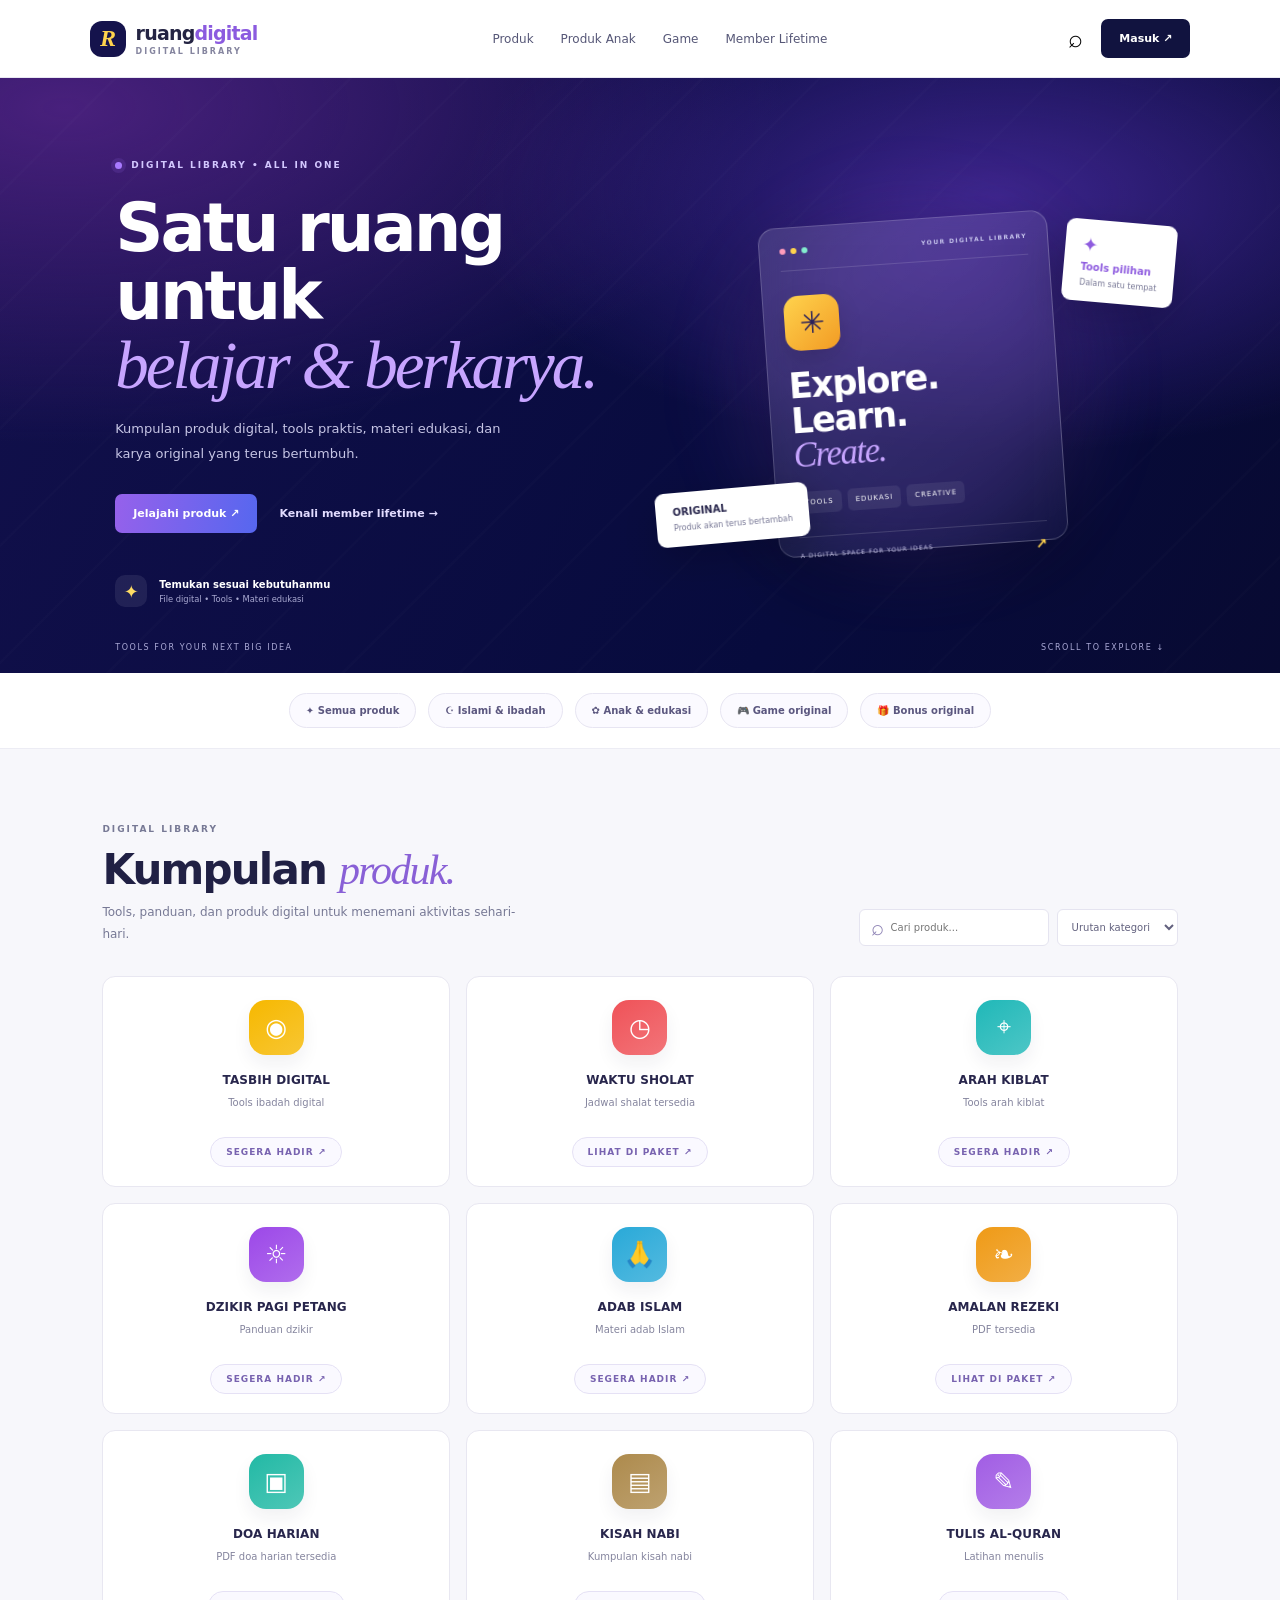
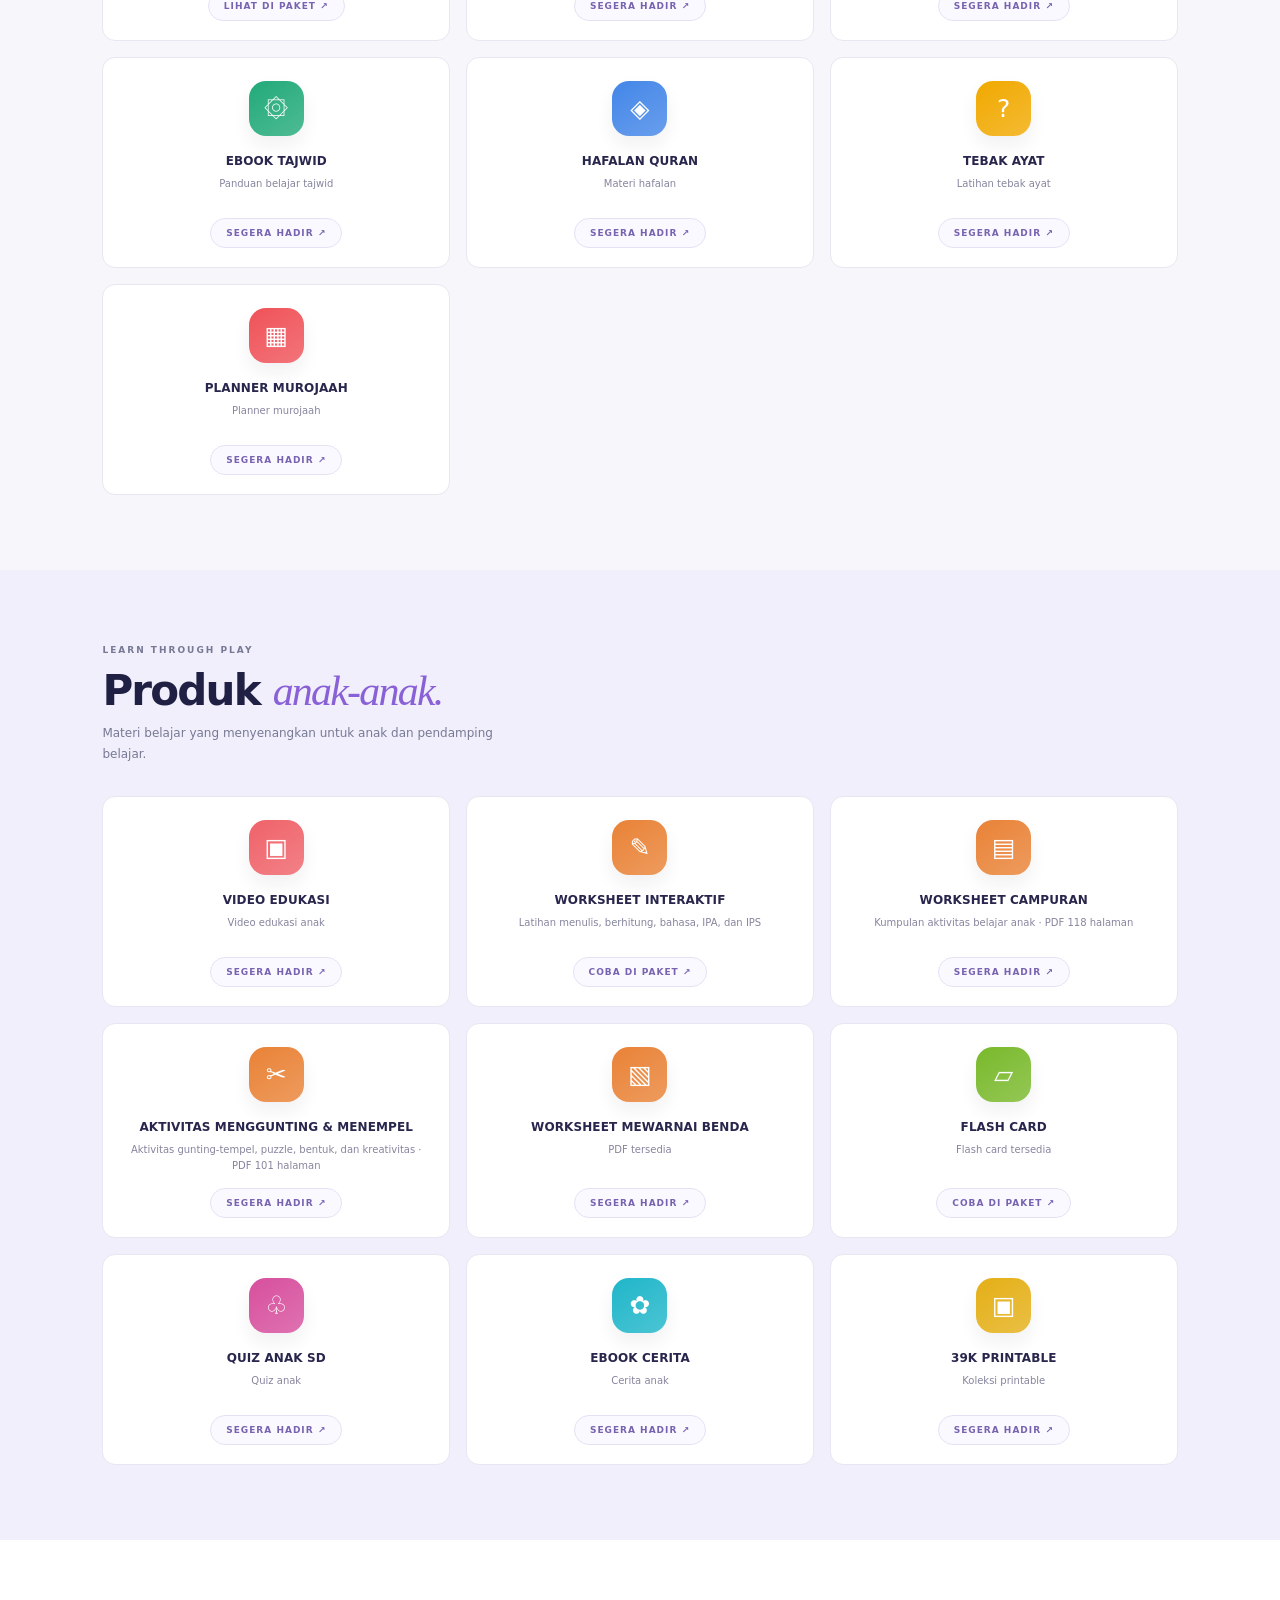
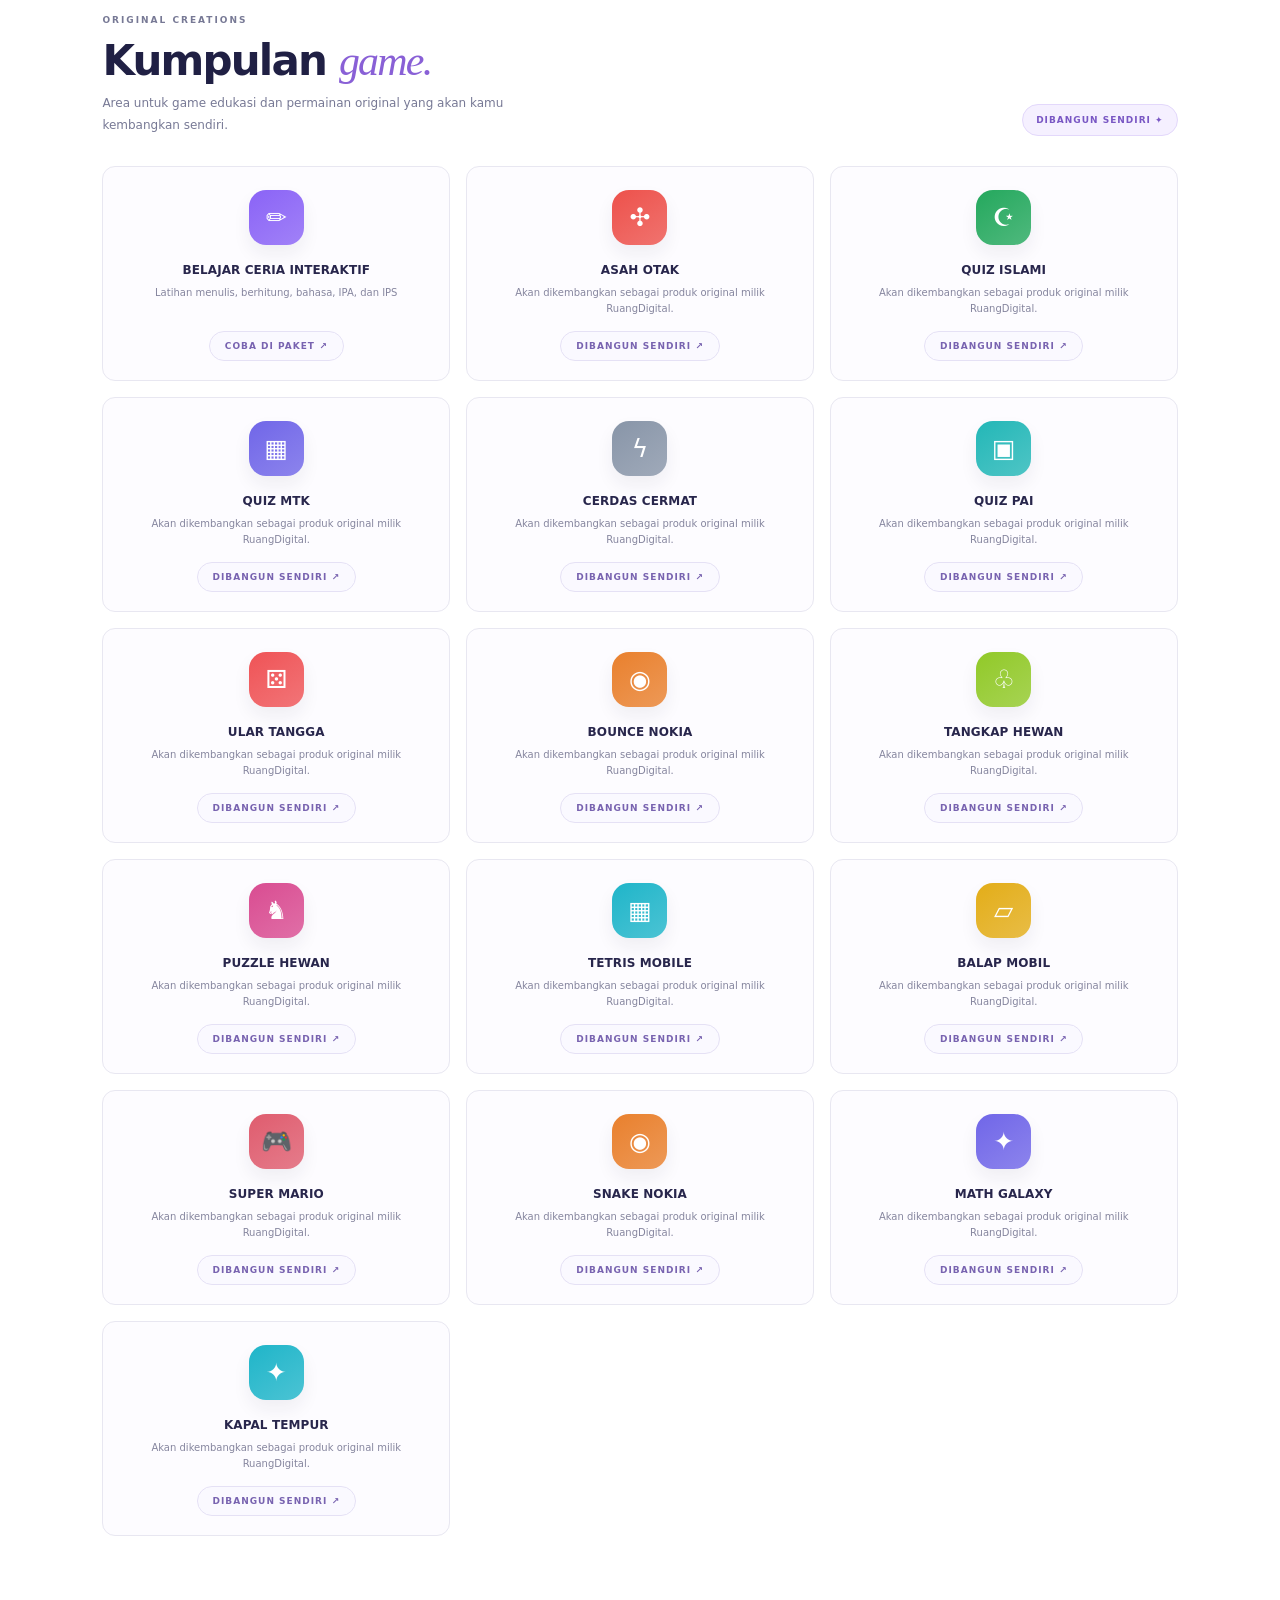
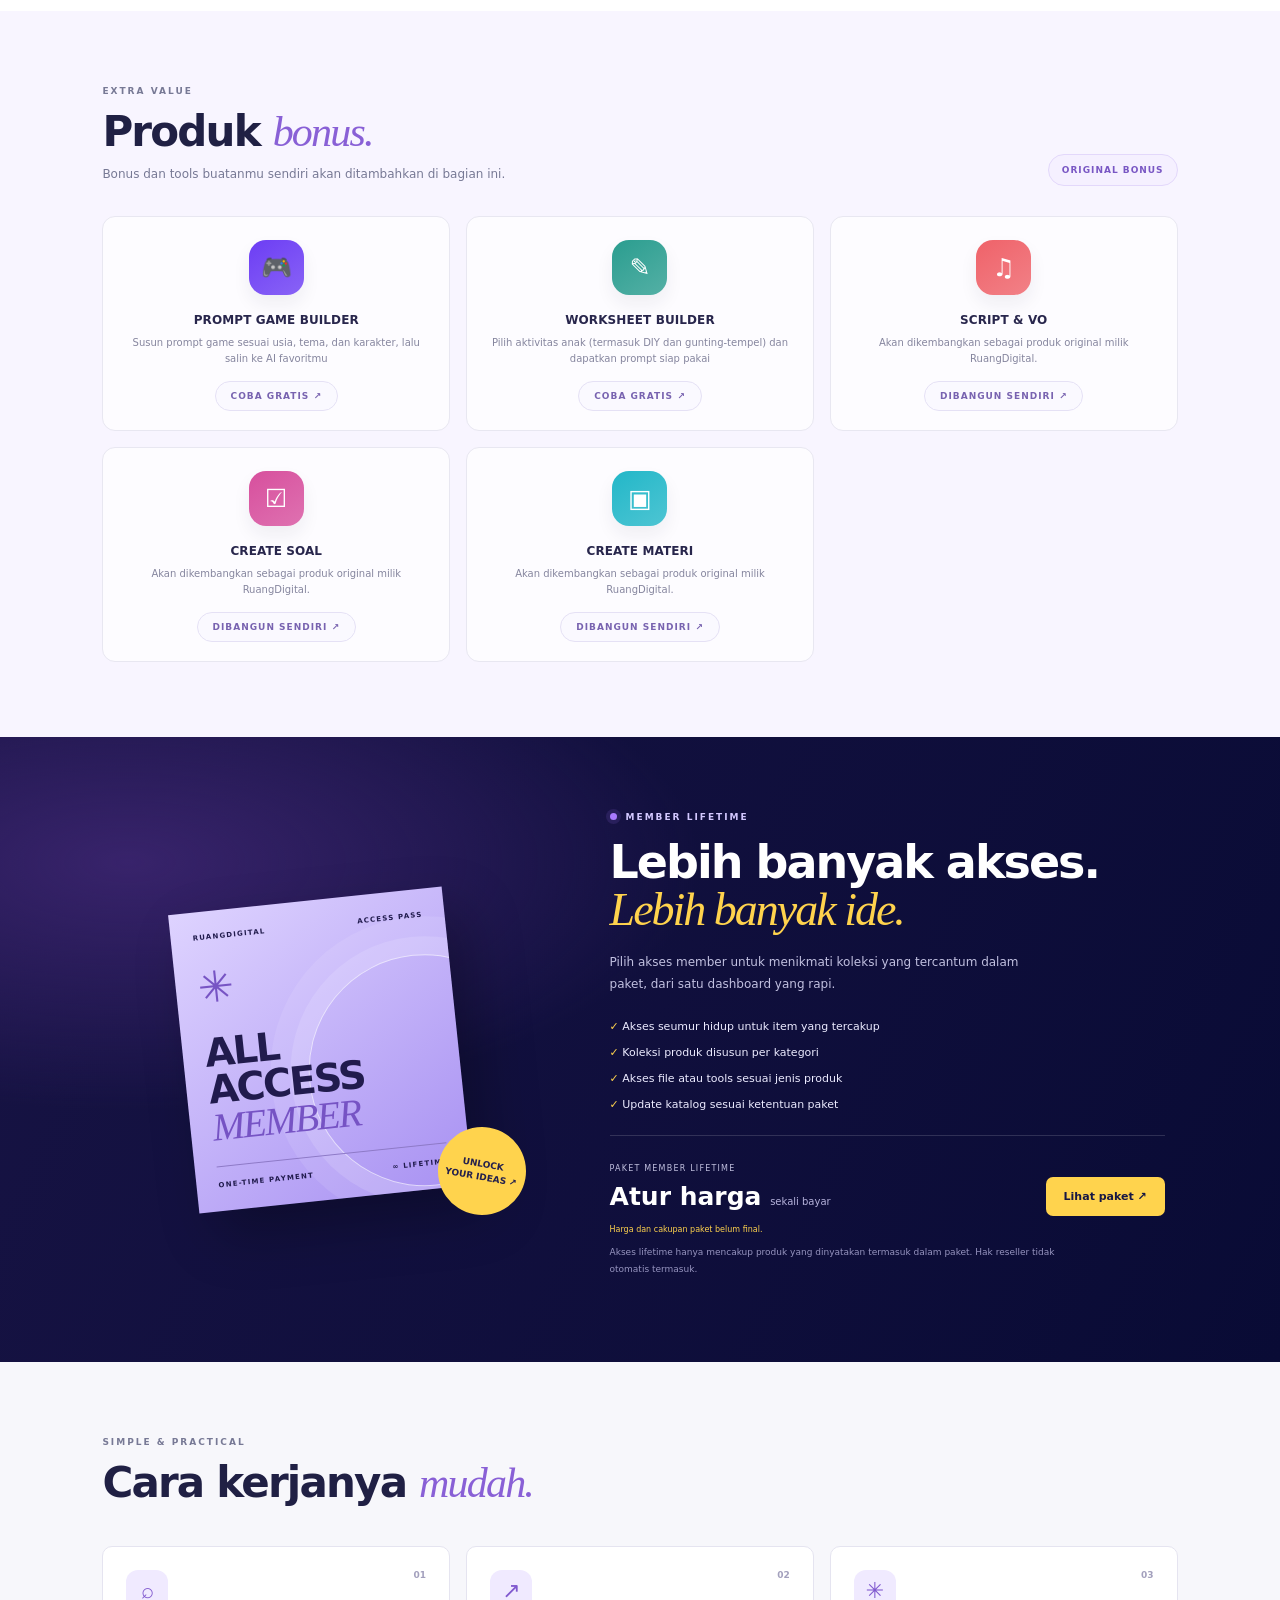
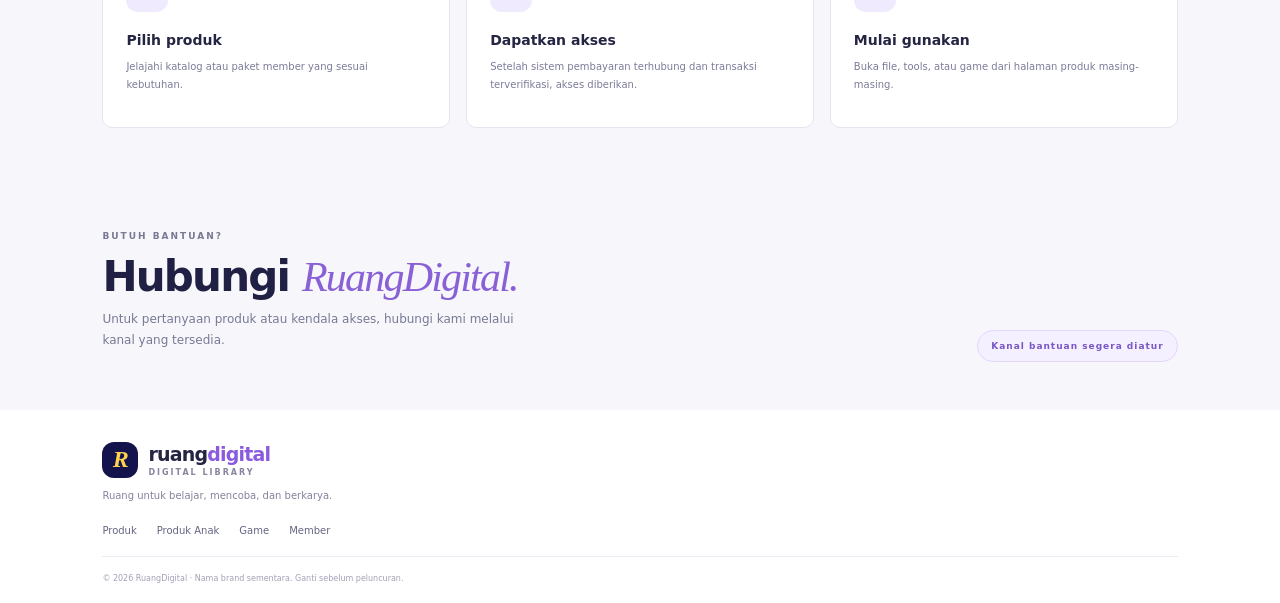
==== index.html @ 94454a29 "Add files via upload" ====
<!doctype html>
<html lang="id">
<head>
<meta charset="utf-8"><meta name="viewport" content="width=device-width,initial-scale=1">
<meta name="description" content="Katalog produk digital, tools, materi edukasi, dan game original.">
<title>RuangDigital — Digital Library</title><link rel="stylesheet" href="styles.css">
</head>
<body>
<header class="top"><a class="brand" href="#"><span class="logo">R</span><span>ruang<span>digital</span><small>DIGITAL LIBRARY</small></span></a>
<nav id="nav"><a href="#produk">Produk</a><a href="#anak">Produk Anak</a><a href="#game">Game</a><a href="#member">Member Lifetime</a></nav>
<div class="top-actions"><button class="search-open" id="focusSearch" aria-label="Cari">⌕</button><button class="btn dark" id="login">Masuk ↗</button><button class="hamb" id="hamb">☰</button></div></header>
<section class="hero"><div class="hero-copy"><div class="eyebrow"><i></i> DIGITAL LIBRARY • ALL IN ONE</div><h1>Satu ruang untuk<br><em>belajar & berkarya.</em></h1><p>Kumpulan produk digital, tools praktis, materi edukasi, dan karya original yang terus bertumbuh.</p><div class="actions"><a class="btn primary" href="#produk">Jelajahi produk ↗</a><a class="plain" href="#member">Kenali member lifetime →</a></div><div class="hero-note"><span class="mini-mark">✦</span><span><b>Temukan sesuai kebutuhanmu</b><small>File digital • Tools • Materi edukasi</small></span></div></div>
<div class="hero-visual"><div class="glow"></div><div class="hero-window"><div class="window-head"><span></span><span></span><span></span><b>YOUR DIGITAL LIBRARY</b></div><div class="window-icon">✳</div><h3>Explore.<br>Learn.<br><em>Create.</em></h3><div class="pills"><span>TOOLS</span><span>EDUKASI</span><span>CREATIVE</span></div><div class="window-foot">A DIGITAL SPACE FOR YOUR IDEAS <b>↗</b></div></div><div class="floating float-a">✦<b>Tools pilihan</b><small>Dalam satu tempat</small></div><div class="floating float-b"><b>ORIGINAL</b><small>Produk akan terus bertambah</small></div></div>
<div class="hero-bottom"><span>TOOLS FOR YOUR NEXT BIG IDEA</span><span>SCROLL TO EXPLORE ↓</span></div></section>
<div class="quick-cats"><a href="#produk">✦ Semua produk</a><a href="#produk">☪ Islami & ibadah</a><a href="#anak">✿ Anak & edukasi</a><a href="#game">🎮 Game original</a><a href="#bonus">🎁 Bonus original</a></div>
<main>
<section class="section" id="produk"><div class="section-head"><div><div class="eyebrow">DIGITAL LIBRARY</div><h2>Kumpulan <em>produk.</em></h2><p>Tools, panduan, dan produk digital untuk menemani aktivitas sehari-hari.</p></div><div class="filters"><label class="search"><span>⌕</span><input id="search" placeholder="Cari produk..." aria-label="Cari produk"></label><select id="sort"><option value="default">Urutan kategori</option><option value="az">Nama A–Z</option></select></div></div><div class="category-grid" id="mainGrid"></div></section>
<section class="section kids-section" id="anak"><div class="section-head"><div><div class="eyebrow">LEARN THROUGH PLAY</div><h2>Produk <em>anak-anak.</em></h2><p>Materi belajar yang menyenangkan untuk anak dan pendamping belajar.</p></div></div><div class="category-grid kids-grid" id="kidsGrid"></div></section>
<section class="section games-section" id="game"><div class="section-head"><div><div class="eyebrow">ORIGINAL CREATIONS</div><h2>Kumpulan <em>game.</em></h2><p>Area untuk game edukasi dan permainan original yang akan kamu kembangkan sendiri.</p></div><span class="section-tag">DIBANGUN SENDIRI ✦</span></div><div class="category-grid" id="gamesGrid"></div></section>
<section class="section bonus-section" id="bonus"><div class="section-head"><div><div class="eyebrow">EXTRA VALUE</div><h2>Produk <em>bonus.</em></h2><p>Bonus dan tools buatanmu sendiri akan ditambahkan di bagian ini.</p></div><span class="section-tag">ORIGINAL BONUS</span></div><div class="category-grid" id="bonusGrid"></div></section>
<section class="member" id="member"><div class="member-art"><div class="member-card"><div class="mc-top">RUANGDIGITAL <span>ACCESS PASS</span></div><div class="mc-star">✳</div><div class="mc-title">ALL ACCESS<br><em>MEMBER</em></div><div class="mc-bottom">ONE-TIME PAYMENT <span>∞ LIFETIME</span></div></div><div class="sticker">UNLOCK<br>YOUR IDEAS ↗</div></div><div class="member-copy"><div class="eyebrow light"><i></i> MEMBER LIFETIME</div><h2>Lebih banyak akses.<br><em>Lebih banyak ide.</em></h2><p>Pilih akses member untuk menikmati koleksi yang tercantum dalam paket, dari satu dashboard yang rapi.</p><ul><li>✓ Akses seumur hidup untuk item yang tercakup</li><li>✓ Koleksi produk disusun per kategori</li><li>✓ Akses file atau tools sesuai jenis produk</li><li>✓ Update katalog sesuai ketentuan paket</li></ul><div class="price-row"><div><small>PAKET MEMBER LIFETIME</small><div class="price">Atur harga <span>sekali bayar</span></div><small class="warning">Harga dan cakupan paket belum final.</small></div><button class="btn lime" id="memberBuy">Lihat paket ↗</button></div><p class="legal-note">Akses lifetime hanya mencakup produk yang dinyatakan termasuk dalam paket. Hak reseller tidak otomatis termasuk.</p></div></section>
<section class="how section"><div class="section-head"><div><div class="eyebrow">SIMPLE & PRACTICAL</div><h2>Cara kerjanya <em>mudah.</em></h2></div></div><div class="steps"><article><b>01</b><div>⌕</div><h3>Pilih produk</h3><p>Jelajahi katalog atau paket member yang sesuai kebutuhan.</p></article><article><b>02</b><div>↗</div><h3>Dapatkan akses</h3><p>Setelah sistem pembayaran terhubung dan transaksi terverifikasi, akses diberikan.</p></article><article><b>03</b><div>✳</div><h3>Mulai gunakan</h3><p>Buka file, tools, atau game dari halaman produk masing-masing.</p></article></div></section>
</main>
<section id="bantuan" class="section" style="padding-top:28px;padding-bottom:28px"><div class="section-head"><div><div class="eyebrow">BUTUH BANTUAN?</div><h2>Hubungi <em>RuangDigital.</em></h2><p>Untuk pertanyaan produk atau kendala akses, hubungi kami melalui kanal yang tersedia.</p></div><div id="supportActions" class="hero-actions"></div></div></section><footer><a class="brand" href="#"><span class="logo">R</span><span>ruang<span>digital</span><small>DIGITAL LIBRARY</small></span></a><p>Ruang untuk belajar, mencoba, dan berkarya.</p><div class="foot-links"><a href="#produk">Produk</a><a href="#anak">Produk Anak</a><a href="#game">Game</a><a href="#member">Member</a></div><div class="foot-bottom">© 2026 RuangDigital · Nama brand sementara. Ganti sebelum peluncuran.</div></footer>
<div class="toast" id="toast"></div><div class="backdrop" id="backdrop"><div class="modal"><button class="x" id="close">×</button><div class="eyebrow">PROTOTIPE WEBSITE</div><h2 id="modalTitle">Akses produk</h2><p id="modalText">Fitur checkout dan member belum terhubung ke backend.</p><div class="modal-summary" id="summary"></div><button class="btn primary wide" id="okay">Mengerti</button><small>Jangan gunakan prototipe ini untuk menerima pembayaran asli.</small></div></div>
<script src="config.js"></script><script src="app.js"></script></body></html>
---- styles.css ----
:root{--bg:#080b3e;--bg2:#111454;--ink:#f8f7ff;--muted:#b9bbdc;--purple:#a76aff;--blue:#4c6fff;--yellow:#ffd34d;--line:#ffffff20;--card:#ffffff0a;--sans:Inter,system-ui,-apple-system,BlinkMacSystemFont,"Segoe UI",sans-serif;--serif:Georgia,"Times New Roman",serif}*{box-sizing:border-box}html{scroll-behavior:smooth}body{margin:0;background:#f7f7fb;color:#242443;font-family:var(--sans);font-size:14px}a{color:inherit;text-decoration:none}button,input,select{font:inherit}.top{height:78px;padding:0 7%;display:flex;align-items:center;justify-content:space-between;background:#fff;position:sticky;top:0;z-index:10;border-bottom:1px solid #e8e8f2}.brand{display:flex;align-items:center;gap:10px;font-size:19px;font-weight:850;letter-spacing:-.8px}.brand>span:last-child>span{color:#8b5bdf}.brand small{display:block;font-size:8px;letter-spacing:2px;color:#85859f;margin-top:3px}.logo{height:36px;width:36px;border-radius:12px;background:#15134c;color:#ffd34d;display:grid;place-items:center;font-family:var(--serif);font-size:24px;font-style:italic}.top nav{display:flex;gap:27px;color:#565777;font-size:12px}.top nav a:hover{color:#8958d6}.top-actions{display:flex;align-items:center;gap:12px}.search-open,.hamb{border:0;background:none;font-size:25px;cursor:pointer}.hamb{display:none}.btn{border:0;border-radius:7px;padding:13px 18px;display:inline-flex;align-items:center;justify-content:center;gap:20px;font-size:11px;font-weight:800;cursor:pointer;transition:.2s}.btn:hover{transform:translateY(-2px)}.dark{background:#11133f;color:white}.primary{background:linear-gradient(100deg,#9661eb,#5667ef);color:#fff}.lime{background:var(--yellow);color:#171744}.hero{position:relative;overflow:hidden;background:radial-gradient(ellipse at 78% 20%,#3c248c 0%,transparent 38%),radial-gradient(ellipse at 5% 5%,#48207c 0%,transparent 42%),linear-gradient(115deg,#12104c,#070b3d 66%,#080a32);color:white;padding:82px 9% 66px;min-height:570px;display:grid;grid-template-columns:1fr 1fr;align-items:center;gap:4%}.hero:before{content:"";position:absolute;inset:0;background:repeating-linear-gradient(135deg,transparent 0 80px,#ffffff03 81px 83px);pointer-events:none}.hero-copy{position:relative;z-index:2;max-width:520px}.eyebrow{display:flex;align-items:center;gap:9px;font-size:9px;font-weight:850;letter-spacing:2px;color:#777995}.eyebrow i{height:7px;width:7px;border-radius:50%;background:#a97aff;box-shadow:0 0 0 4px #a97aff20}.hero .eyebrow,.light{color:#d3c8ff}.hero h1{font-size:clamp(42px,5.3vw,67px);line-height:1.02;letter-spacing:-3px;margin:24px 0 18px}.hero h1 em,.section h2 em,.member h2 em{font-family:var(--serif);font-weight:400;color:#c7a5ff}.hero-copy>p{color:#c6c5e5;line-height:1.9;max-width:420px;font-size:13px}.actions{display:flex;align-items:center;gap:22px;margin-top:28px}.plain{font-size:11px;font-weight:700;color:#e2dcff}.hero-note{display:flex;align-items:center;gap:12px;margin-top:42px;font-size:10px}.mini-mark{width:32px;height:32px;border-radius:10px;display:grid;place-items:center;background:#ffffff15;color:#ffdc64;font-size:18px}.hero-note small{display:block;color:#a9a9d1;margin-top:4px}.hero-visual{height:380px;position:relative;display:grid;place-items:center}.glow{position:absolute;width:340px;height:340px;border-radius:50%;background:#9d5bff2c;filter:blur(40px)}.hero-window{position:relative;width:290px;height:330px;border:1px solid #ffffff35;border-radius:17px;padding:20px;background:linear-gradient(145deg,#ffffff20,#ffffff07);backdrop-filter:blur(15px);box-shadow:0 25px 70px #0004;transform:rotate(-4deg)}.window-head{display:flex;gap:5px;border-bottom:1px solid #ffffff22;padding-bottom:15px}.window-head span{width:6px;height:6px;border-radius:50%;background:#ff9cbb}.window-head span:nth-child(2){background:#ffd34d}.window-head span:nth-child(3){background:#83edcf}.window-head b{font-size:6px;letter-spacing:1.4px;margin-left:auto;color:#c7c5ed}.window-icon{margin-top:25px;width:55px;height:55px;display:grid;place-items:center;border-radius:15px;background:linear-gradient(140deg,#ffd34d,#f29b24);color:#29205b;font-size:30px;box-shadow:0 10px 25px #0002}.hero-window h3{font-size:35px;line-height:.99;letter-spacing:-1.5px;margin:18px 0}.hero-window h3 em{font-family:var(--serif);font-weight:400;color:#c7a5ff}.pills{display:flex;gap:6px}.pills span{font-size:7px;letter-spacing:1px;padding:7px 8px;background:#ffffff12;border-radius:5px}.window-foot{display:flex;justify-content:space-between;border-top:1px solid #ffffff24;padding-top:14px;margin-top:23px;font-size:6px;letter-spacing:1px;color:#c9c6eb}.window-foot b{font-size:14px;color:#ffd34d}.floating{position:absolute;z-index:2;display:grid;gap:6px;background:#fff;color:#28264c;border-radius:9px;padding:14px 17px;box-shadow:0 15px 45px #0003;font-size:19px}.floating b{font-size:10px}.floating small{font-size:8px;color:#777795}.float-a{top:28px;right:-2%;transform:rotate(5deg);color:#8e5bdf}.float-b{bottom:32px;left:-1%;transform:rotate(-5deg)}.hero-bottom{position:absolute;bottom:21px;left:9%;right:9%;display:flex;justify-content:space-between;font-size:8px;letter-spacing:1.6px;color:#aaa9d5}.quick-cats{display:flex;justify-content:center;gap:12px;flex-wrap:wrap;padding:20px 5%;background:#fff;border-bottom:1px solid #ececf4}.quick-cats a{border:1px solid #e7e5f2;background:#fbfaff;border-radius:30px;padding:11px 16px;font-size:10px;font-weight:700;color:#5b577f}.quick-cats a:hover{background:#eee8ff;color:#7850c9}.section{padding:75px 8%}.section-head{display:flex;justify-content:space-between;align-items:end;gap:25px;margin-bottom:30px}.section h2{font-size:42px;line-height:1.05;letter-spacing:-1.8px;margin:14px 0 10px;color:#202044}.section h2 em{color:#8960d6}.section-head p{font-size:12px;line-height:1.8;color:#777995;max-width:430px;margin:0}.filters{display:flex;gap:8px}.search{display:flex;align-items:center;gap:7px;padding:0 11px;background:white;border:1px solid #e5e4f0;border-radius:6px;min-width:190px}.search span{font-size:22px;color:#8d82b4}.search input{width:100%;min-width:0;border:0;outline:0;padding:12px 0;font-size:10px}.filters select{border:1px solid #e5e4f0;border-radius:6px;background:white;padding:0 10px;font-size:10px;color:#62617e}.category-grid{display:grid;grid-template-columns:repeat(3,minmax(0,1fr));gap:16px}.category-card{background:white;border:1px solid #e8e7f1;border-radius:13px;padding:23px 20px 19px;min-height:185px;display:flex;flex-direction:column;align-items:center;text-align:center;position:relative;overflow:hidden;transition:.2s}.category-card:hover{transform:translateY(-4px);border-color:#c9b5f7;box-shadow:0 14px 35px #4c3b8c10}.category-icon{height:55px;width:55px;border-radius:17px;display:grid;place-items:center;color:white;font-size:25px;box-shadow:0 9px 18px #1d1b4410}.category-card h3{font-size:12px;letter-spacing:.1px;margin:18px 0 8px;color:#28264c}.category-card p{font-size:10px;color:#85859e;line-height:1.6;min-height:28px;margin:0 0 14px}.card-action{margin-top:auto;border:1px solid #e5e1f5;border-radius:22px;padding:9px 15px;color:#7863b0;background:#faf9ff;font-size:9px;font-weight:850;letter-spacing:1px;cursor:pointer}.card-action:hover{background:#eee8ff}.section-tag{font-size:9px;letter-spacing:1px;font-weight:800;color:#7957c4;border:1px solid #e3d8fb;background:#f5f0ff;border-radius:20px;padding:10px 13px;white-space:nowrap}.kids-section{background:#f0effb}.games-section{background:#fff}.bonus-section{background:#f8f5ff}.games-section .category-card,.bonus-section .category-card{background:#fdfcff}.member{background:radial-gradient(ellipse at 10% 20%,#38236b,transparent 35%),linear-gradient(115deg,#171344,#090b35);color:#fff;padding:75px 9%;display:grid;grid-template-columns:.85fr 1.15fr;gap:8%;align-items:center}.member-art{height:360px;display:grid;place-items:center;position:relative}.member-card{position:relative;width:275px;height:300px;padding:22px;background:linear-gradient(145deg,#ded3ff,#a891f2);color:#211b4d;transform:rotate(-6deg);box-shadow:18px 25px 55px #0004;display:flex;flex-direction:column;justify-content:space-between;overflow:hidden}.member-card:after{content:"";position:absolute;right:-80px;top:65px;width:230px;height:230px;border:1px solid #ffffffa0;border-radius:50%;box-shadow:0 0 0 18px #ffffff20,0 0 0 38px #ffffff17}.mc-top,.mc-bottom{display:flex;justify-content:space-between;font-size:7px;letter-spacing:1.2px;font-weight:900;position:relative;z-index:1}.mc-star{font-size:43px;color:#7754c4;position:relative;z-index:1}.mc-title{font-size:39px;line-height:.95;font-weight:900;letter-spacing:-2px;position:relative;z-index:1}.mc-title em{font-family:var(--serif);font-weight:400;color:#7653c4}.mc-bottom{border-top:1px solid #8e7ac7;padding-top:14px}.sticker{position:absolute;right:0;bottom:15px;width:88px;height:88px;border-radius:50%;background:#ffd34d;color:#24204d;display:grid;place-content:center;text-align:center;font-size:9px;font-weight:900;line-height:1.5;transform:rotate(10deg)}.member h2{font-size:46px;letter-spacing:-2px;line-height:1.03;margin:17px 0}.member h2 em{color:#ffd34d}.member-copy>p{color:#c1c0e0;font-size:12px;line-height:1.9;max-width:450px}.member ul{list-style:none;padding:0;margin:24px 0}.member li{font-size:11px;margin:13px 0;color:#ecebff}.member li:first-letter{color:#ffd34d}.price-row{border-top:1px solid #ffffff25;padding-top:22px;display:flex;justify-content:space-between;align-items:center;gap:20px}.price-row small{font-size:8px;letter-spacing:1.2px;color:#c0bfde}.price{font-size:25px;font-weight:850;margin:8px 0}.price span{font-size:10px;font-weight:400;color:#b6b3dc}.price-row .warning{color:#ffd34d;letter-spacing:0}.legal-note{font-size:9px!important;color:#9694bf!important}.how{background:#f7f7fb}.steps{display:grid;grid-template-columns:repeat(3,1fr);gap:16px}.steps article{padding:23px;border:1px solid #e5e4f0;border-radius:10px;background:#fff;min-height:180px}.steps article>b{float:right;font-size:9px;color:#a3a0bd}.steps article>div{width:42px;height:42px;border-radius:12px;background:#f0eaff;color:#8059cf;display:grid;place-items:center;font-size:22px}.steps h3{font-size:14px;margin:20px 0 8px}.steps p{font-size:10px;line-height:1.8;color:#7b7b98}footer{background:#fff;padding:32px 8% 20px}footer>p{font-size:10px;color:#82829d;margin:12px 0 24px}.foot-links{display:flex;gap:20px;border-bottom:1px solid #ecebf4;padding-bottom:20px;font-size:10px;color:#646482}.foot-bottom{padding-top:17px;color:#a0a0b6;font-size:8px}.toast{position:fixed;bottom:22px;left:50%;transform:translate(-50%,15px);opacity:0;transition:.2s;background:#fff;color:#29264b;border:1px solid #ddd6f6;padding:12px 17px;border-radius:8px;box-shadow:0 10px 30px #0002;z-index:30;font-size:11px}.toast.show{opacity:1;transform:translate(-50%,0)}.backdrop{position:fixed;inset:0;background:#08092dc9;display:none;place-items:center;padding:20px;z-index:40}.backdrop.open{display:grid}.modal{background:#fff;border-radius:13px;max-width:400px;width:100%;padding:30px;position:relative;color:#25234a}.x{position:absolute;right:13px;top:9px;border:0;background:none;font-size:26px;cursor:pointer}.modal h2{font-size:26px;letter-spacing:-1px;margin:17px 0 10px}.modal p{font-size:11px;line-height:1.8;color:#777793}.modal-summary{padding:13px;background:#f4f1fc;border-radius:7px;font-size:11px;margin:17px 0}.wide{width:100%}.modal>small{display:block;font-size:9px;color:#9897ae;text-align:center;margin-top:13px}.empty{grid-column:1/-1;text-align:center;padding:30px;background:white;border:1px solid #e6e4f1;border-radius:10px;color:#797894}
@media(max-width:900px){.top{padding:0 4%}.hero{padding-left:6%;padding-right:6%}.section{padding-left:6%;padding-right:6%}.category-grid{gap:12px}.category-card{padding:20px 12px}.member{padding-left:6%;padding-right:6%;gap:4%}.top nav{gap:15px}}
@media(max-width:650px){.top{height:68px}.top nav{display:none;position:absolute;top:68px;left:0;right:0;background:white;padding:20px 7%;flex-direction:column;gap:18px;border-bottom:1px solid #e8e8f2}.top nav.open{display:flex}.top-actions{gap:6px}.top-actions .btn{padding:10px 12px}.hamb{display:block;font-size:20px}.search-open{font-size:23px}.hero{display:block;padding:53px 7% 60px}.hero h1{font-size:46px}.hero-visual{height:320px;margin-top:15px}.hero-window{transform:scale(.88) rotate(-4deg)}.float-a{right:-1%;top:10px}.float-b{left:0;bottom:18px}.hero-bottom{left:7%;right:7%;font-size:6px}.quick-cats{justify-content:flex-start;flex-wrap:nowrap;overflow-x:auto}.quick-cats a{white-space:nowrap}.section{padding:55px 6%}.section-head{align-items:flex-start;flex-direction:column;gap:15px}.section h2{font-size:36px}.filters{width:100%;flex-direction:column}.search{width:100%}.filters select{height:39px}.category-grid{grid-template-columns:repeat(2,minmax(0,1fr));gap:10px}.category-card{min-height:175px;padding:18px 10px}.category-icon{width:48px;height:48px;border-radius:14px}.category-card h3{font-size:10px;margin-top:15px}.category-card p{font-size:9px}.card-action{font-size:8px;padding:8px 10px}.section-tag{white-space:normal}.member{grid-template-columns:1fr;padding:48px 7%;gap:20px}.member h2{font-size:39px}.member-art{height:315px;order:2}.member-copy{order:1}.member-card{width:250px;height:275px}.mc-title{font-size:35px}.sticker{right:4%;bottom:8px}.price-row{align-items:flex-start;flex-direction:column}.price-row .btn{width:100%}.steps{grid-template-columns:1fr}.steps article{min-height:160px}footer{padding:28px 7% 18px}.foot-links{flex-wrap:wrap;gap:13px}}
@media(max-width:370px){.category-grid{grid-template-columns:1fr}.category-card{min-height:160px}.hero h1{font-size:40px}.actions{flex-wrap:wrap;gap:12px}.hero-visual{transform:scale(.9);margin-left:-10px;margin-right:-10px}}
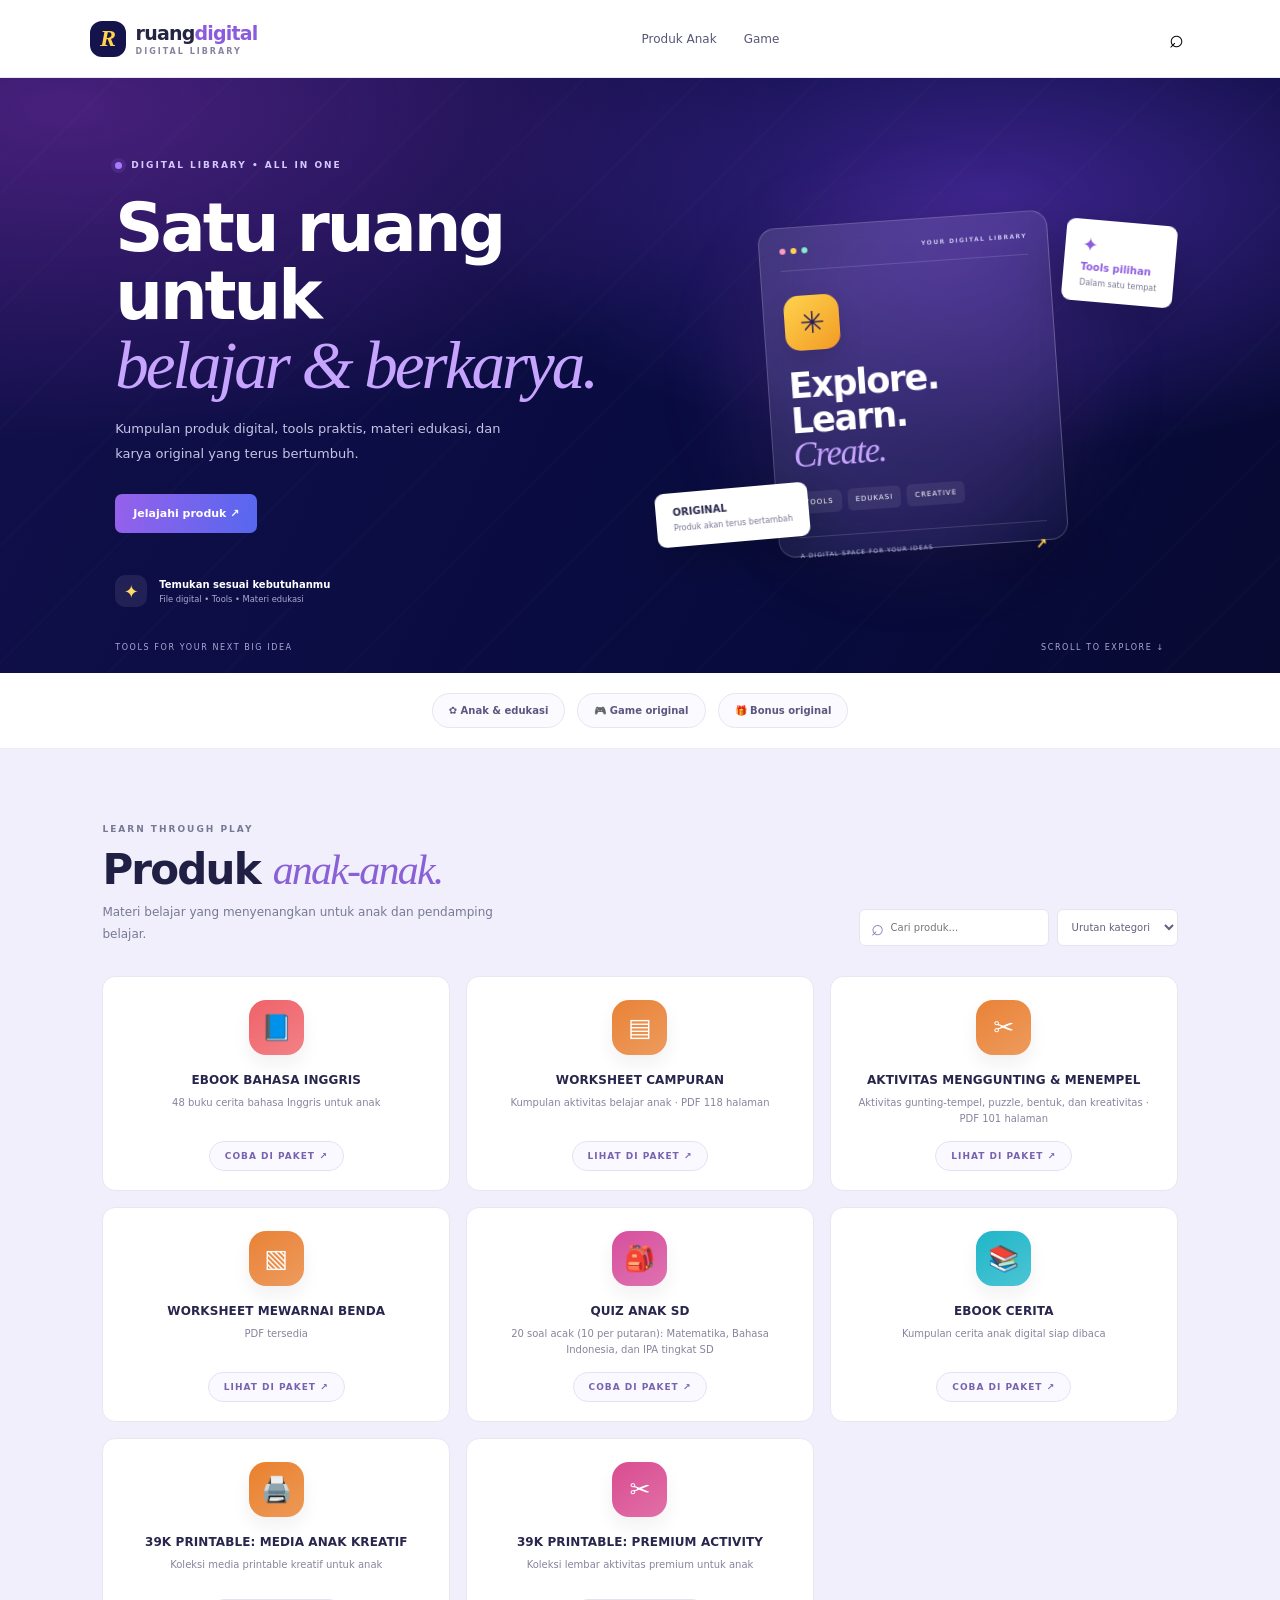
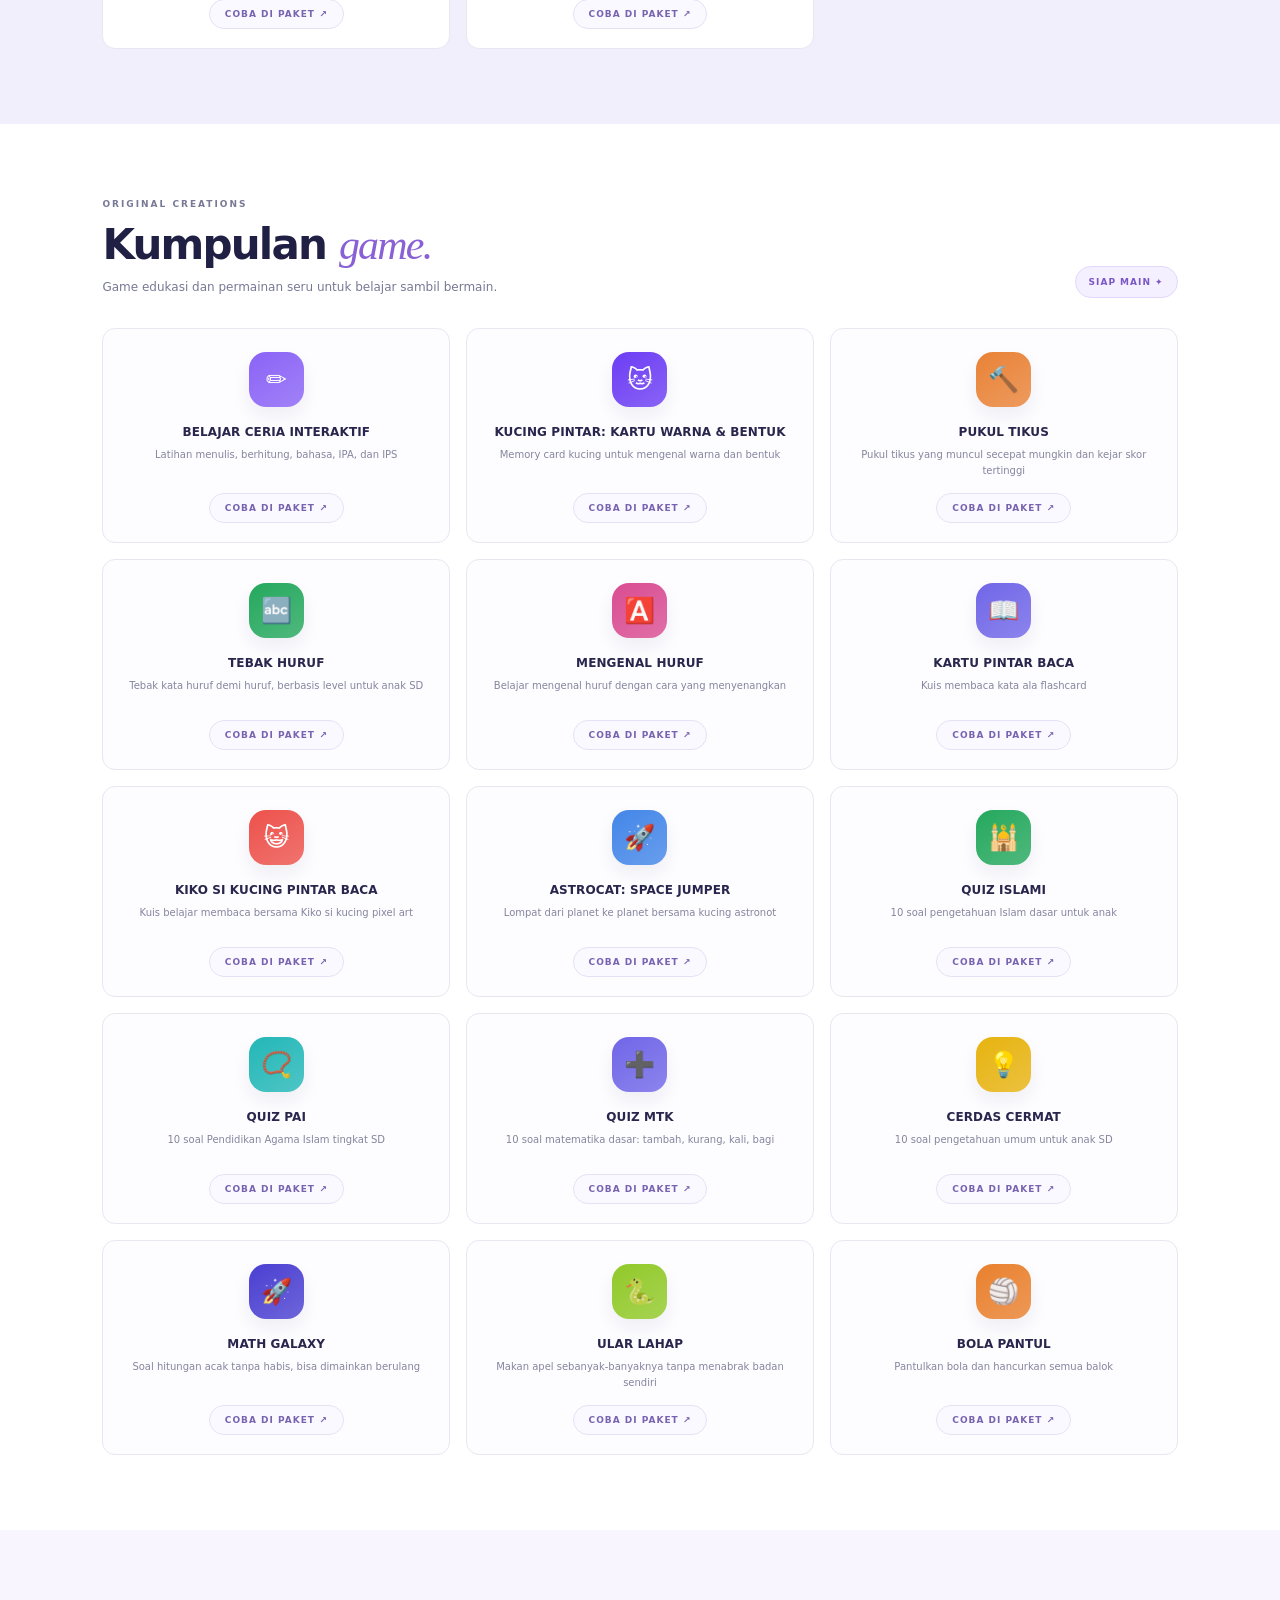
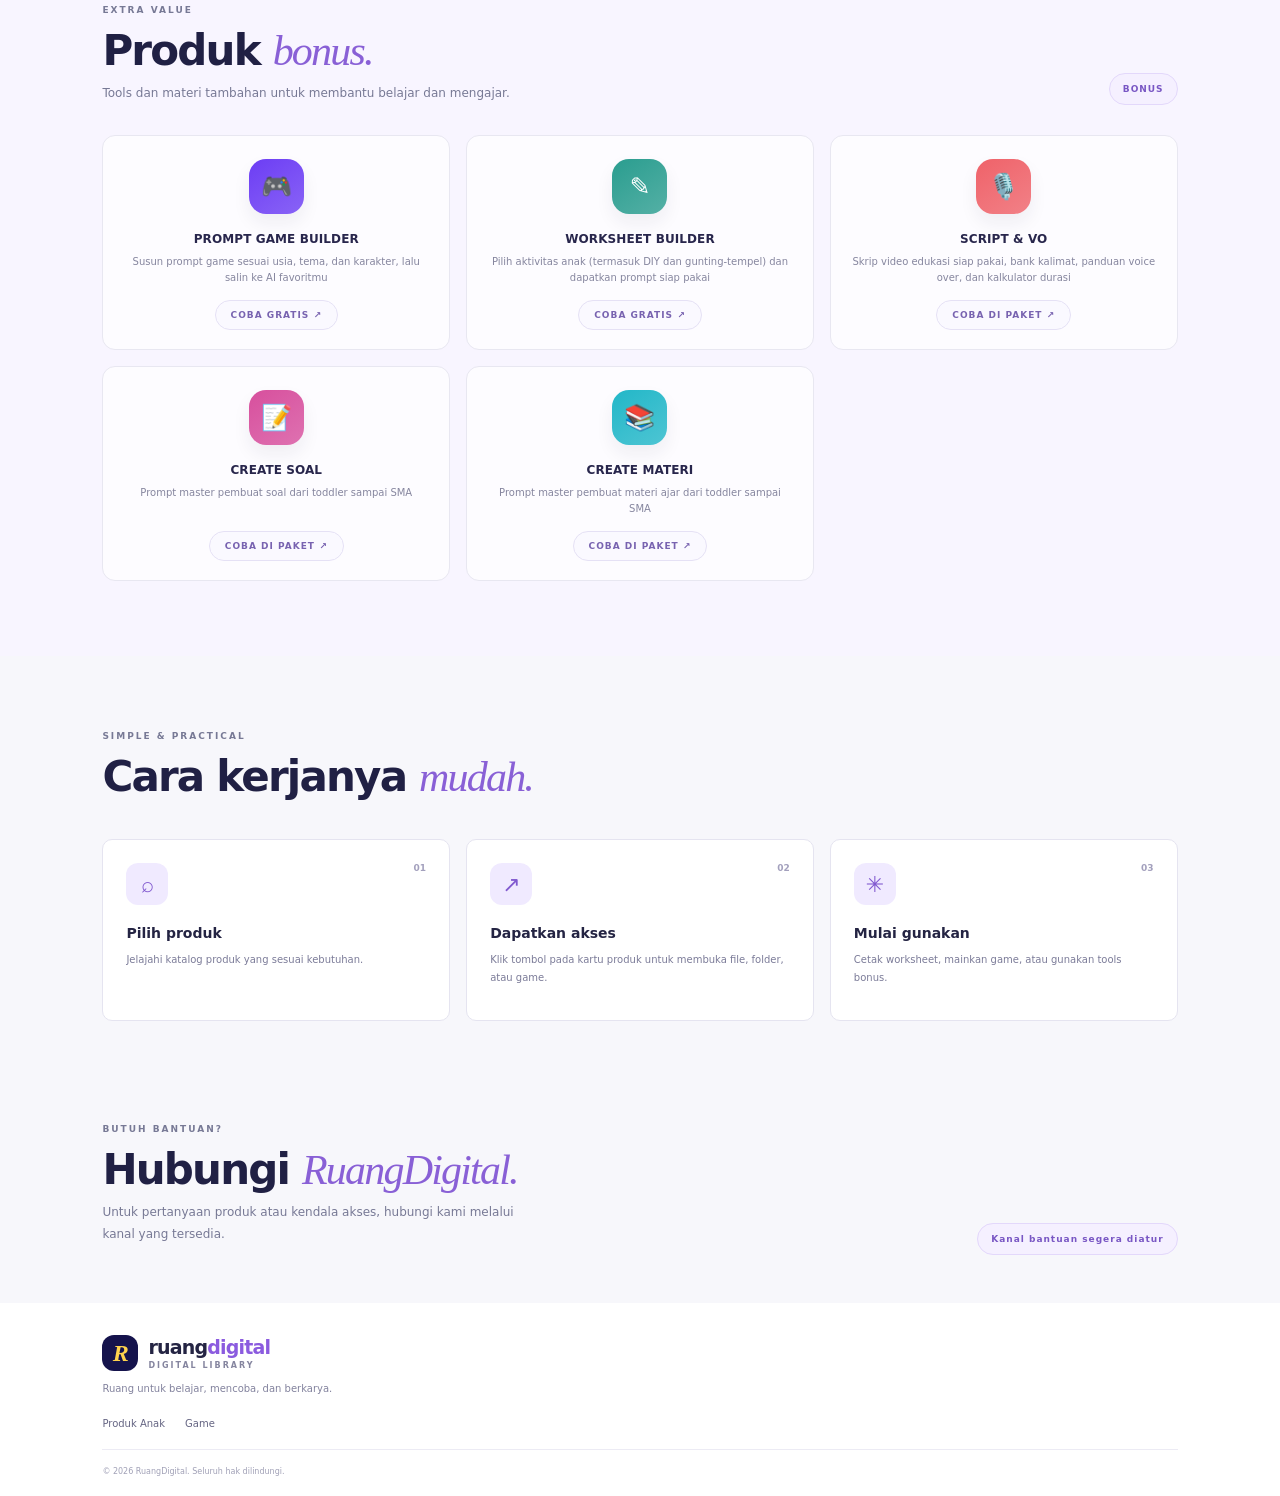
==== commit 4acba272: "Add files via upload" ====
--- a/index.html
+++ b/index.html
@@ -3,24 +3,23 @@
 <head>
 <meta charset="utf-8"><meta name="viewport" content="width=device-width,initial-scale=1">
 <meta name="description" content="Katalog produk digital, tools, materi edukasi, dan game original.">
-<title>RuangDigital — Digital Library</title><link rel="stylesheet" href="styles.css">
+<title>RuangDigital — Digital Library</title><meta name="theme-color" content="#6c3df4"><link rel="icon" href="data:image/svg+xml,%3Csvg xmlns=%27http://www.w3.org/2000/svg%27 viewBox=%270 0 100 100%27%3E%3Ctext y=%27.9em%27 font-size=%2790%27%3E📚%3C/text%3E%3C/svg%3E"><link rel="stylesheet" href="styles.css">
 </head>
 <body>
 <header class="top"><a class="brand" href="#"><span class="logo">R</span><span>ruang<span>digital</span><small>DIGITAL LIBRARY</small></span></a>
-<nav id="nav"><a href="#produk">Produk</a><a href="#anak">Produk Anak</a><a href="#game">Game</a><a href="#member">Member Lifetime</a></nav>
-<div class="top-actions"><button class="search-open" id="focusSearch" aria-label="Cari">⌕</button><button class="btn dark" id="login">Masuk ↗</button><button class="hamb" id="hamb">☰</button></div></header>
-<section class="hero"><div class="hero-copy"><div class="eyebrow"><i></i> DIGITAL LIBRARY • ALL IN ONE</div><h1>Satu ruang untuk<br><em>belajar & berkarya.</em></h1><p>Kumpulan produk digital, tools praktis, materi edukasi, dan karya original yang terus bertumbuh.</p><div class="actions"><a class="btn primary" href="#produk">Jelajahi produk ↗</a><a class="plain" href="#member">Kenali member lifetime →</a></div><div class="hero-note"><span class="mini-mark">✦</span><span><b>Temukan sesuai kebutuhanmu</b><small>File digital • Tools • Materi edukasi</small></span></div></div>
+<nav id="nav"><a href="#anak">Produk Anak</a><a href="#game">Game</a></nav>
+<div class="top-actions"><button class="search-open" id="focusSearch" aria-label="Cari">⌕</button><button class="hamb" id="hamb">☰</button></div></header>
+<section class="hero"><div class="hero-copy"><div class="eyebrow"><i></i> DIGITAL LIBRARY • ALL IN ONE</div><h1>Satu ruang untuk<br><em>belajar & berkarya.</em></h1><p>Kumpulan produk digital, tools praktis, materi edukasi, dan karya original yang terus bertumbuh.</p><div class="actions"><a class="btn primary" href="#anak">Jelajahi produk ↗</a></div><div class="hero-note"><span class="mini-mark">✦</span><span><b>Temukan sesuai kebutuhanmu</b><small>File digital • Tools • Materi edukasi</small></span></div></div>
 <div class="hero-visual"><div class="glow"></div><div class="hero-window"><div class="window-head"><span></span><span></span><span></span><b>YOUR DIGITAL LIBRARY</b></div><div class="window-icon">✳</div><h3>Explore.<br>Learn.<br><em>Create.</em></h3><div class="pills"><span>TOOLS</span><span>EDUKASI</span><span>CREATIVE</span></div><div class="window-foot">A DIGITAL SPACE FOR YOUR IDEAS <b>↗</b></div></div><div class="floating float-a">✦<b>Tools pilihan</b><small>Dalam satu tempat</small></div><div class="floating float-b"><b>ORIGINAL</b><small>Produk akan terus bertambah</small></div></div>
 <div class="hero-bottom"><span>TOOLS FOR YOUR NEXT BIG IDEA</span><span>SCROLL TO EXPLORE ↓</span></div></section>
-<div class="quick-cats"><a href="#produk">✦ Semua produk</a><a href="#produk">☪ Islami & ibadah</a><a href="#anak">✿ Anak & edukasi</a><a href="#game">🎮 Game original</a><a href="#bonus">🎁 Bonus original</a></div>
+<div class="quick-cats"><a href="#anak">✿ Anak & edukasi</a><a href="#game">🎮 Game original</a><a href="#bonus">🎁 Bonus original</a></div>
 <main>
-<section class="section" id="produk"><div class="section-head"><div><div class="eyebrow">DIGITAL LIBRARY</div><h2>Kumpulan <em>produk.</em></h2><p>Tools, panduan, dan produk digital untuk menemani aktivitas sehari-hari.</p></div><div class="filters"><label class="search"><span>⌕</span><input id="search" placeholder="Cari produk..." aria-label="Cari produk"></label><select id="sort"><option value="default">Urutan kategori</option><option value="az">Nama A–Z</option></select></div></div><div class="category-grid" id="mainGrid"></div></section>
-<section class="section kids-section" id="anak"><div class="section-head"><div><div class="eyebrow">LEARN THROUGH PLAY</div><h2>Produk <em>anak-anak.</em></h2><p>Materi belajar yang menyenangkan untuk anak dan pendamping belajar.</p></div></div><div class="category-grid kids-grid" id="kidsGrid"></div></section>
-<section class="section games-section" id="game"><div class="section-head"><div><div class="eyebrow">ORIGINAL CREATIONS</div><h2>Kumpulan <em>game.</em></h2><p>Area untuk game edukasi dan permainan original yang akan kamu kembangkan sendiri.</p></div><span class="section-tag">DIBANGUN SENDIRI ✦</span></div><div class="category-grid" id="gamesGrid"></div></section>
-<section class="section bonus-section" id="bonus"><div class="section-head"><div><div class="eyebrow">EXTRA VALUE</div><h2>Produk <em>bonus.</em></h2><p>Bonus dan tools buatanmu sendiri akan ditambahkan di bagian ini.</p></div><span class="section-tag">ORIGINAL BONUS</span></div><div class="category-grid" id="bonusGrid"></div></section>
-<section class="member" id="member"><div class="member-art"><div class="member-card"><div class="mc-top">RUANGDIGITAL <span>ACCESS PASS</span></div><div class="mc-star">✳</div><div class="mc-title">ALL ACCESS<br><em>MEMBER</em></div><div class="mc-bottom">ONE-TIME PAYMENT <span>∞ LIFETIME</span></div></div><div class="sticker">UNLOCK<br>YOUR IDEAS ↗</div></div><div class="member-copy"><div class="eyebrow light"><i></i> MEMBER LIFETIME</div><h2>Lebih banyak akses.<br><em>Lebih banyak ide.</em></h2><p>Pilih akses member untuk menikmati koleksi yang tercantum dalam paket, dari satu dashboard yang rapi.</p><ul><li>✓ Akses seumur hidup untuk item yang tercakup</li><li>✓ Koleksi produk disusun per kategori</li><li>✓ Akses file atau tools sesuai jenis produk</li><li>✓ Update katalog sesuai ketentuan paket</li></ul><div class="price-row"><div><small>PAKET MEMBER LIFETIME</small><div class="price">Atur harga <span>sekali bayar</span></div><small class="warning">Harga dan cakupan paket belum final.</small></div><button class="btn lime" id="memberBuy">Lihat paket ↗</button></div><p class="legal-note">Akses lifetime hanya mencakup produk yang dinyatakan termasuk dalam paket. Hak reseller tidak otomatis termasuk.</p></div></section>
-<section class="how section"><div class="section-head"><div><div class="eyebrow">SIMPLE & PRACTICAL</div><h2>Cara kerjanya <em>mudah.</em></h2></div></div><div class="steps"><article><b>01</b><div>⌕</div><h3>Pilih produk</h3><p>Jelajahi katalog atau paket member yang sesuai kebutuhan.</p></article><article><b>02</b><div>↗</div><h3>Dapatkan akses</h3><p>Setelah sistem pembayaran terhubung dan transaksi terverifikasi, akses diberikan.</p></article><article><b>03</b><div>✳</div><h3>Mulai gunakan</h3><p>Buka file, tools, atau game dari halaman produk masing-masing.</p></article></div></section>
+<section class="section kids-section" id="anak"><div class="section-head"><div><div class="eyebrow">LEARN THROUGH PLAY</div><h2>Produk <em>anak-anak.</em></h2><p>Materi belajar yang menyenangkan untuk anak dan pendamping belajar.</p></div><div class="filters"><label class="search"><span>⌕</span><input id="search" placeholder="Cari produk..." aria-label="Cari produk"></label><select id="sort"><option value="default">Urutan kategori</option><option value="az">Nama A–Z</option></select></div></div><div class="category-grid kids-grid" id="kidsGrid"></div></section>
+<section class="section games-section" id="game"><div class="section-head"><div><div class="eyebrow">ORIGINAL CREATIONS</div><h2>Kumpulan <em>game.</em></h2><p>Game edukasi dan permainan seru untuk belajar sambil bermain.</p></div><span class="section-tag">SIAP MAIN ✦</span></div><div class="category-grid" id="gamesGrid"></div></section>
+<section class="section bonus-section" id="bonus"><div class="section-head"><div><div class="eyebrow">EXTRA VALUE</div><h2>Produk <em>bonus.</em></h2><p>Tools dan materi tambahan untuk membantu belajar dan mengajar.</p></div><span class="section-tag">BONUS</span></div><div class="category-grid" id="bonusGrid"></div></section>
+
+<section class="how section"><div class="section-head"><div><div class="eyebrow">SIMPLE & PRACTICAL</div><h2>Cara kerjanya <em>mudah.</em></h2></div></div><div class="steps"><article><b>01</b><div>⌕</div><h3>Pilih produk</h3><p>Jelajahi katalog produk yang sesuai kebutuhan.</p></article><article><b>02</b><div>↗</div><h3>Dapatkan akses</h3><p>Klik tombol pada kartu produk untuk membuka file, folder, atau game.</p></article><article><b>03</b><div>✳</div><h3>Mulai gunakan</h3><p>Cetak worksheet, mainkan game, atau gunakan tools bonus.</p></article></div></section>
 </main>
-<section id="bantuan" class="section" style="padding-top:28px;padding-bottom:28px"><div class="section-head"><div><div class="eyebrow">BUTUH BANTUAN?</div><h2>Hubungi <em>RuangDigital.</em></h2><p>Untuk pertanyaan produk atau kendala akses, hubungi kami melalui kanal yang tersedia.</p></div><div id="supportActions" class="hero-actions"></div></div></section><footer><a class="brand" href="#"><span class="logo">R</span><span>ruang<span>digital</span><small>DIGITAL LIBRARY</small></span></a><p>Ruang untuk belajar, mencoba, dan berkarya.</p><div class="foot-links"><a href="#produk">Produk</a><a href="#anak">Produk Anak</a><a href="#game">Game</a><a href="#member">Member</a></div><div class="foot-bottom">© 2026 RuangDigital · Nama brand sementara. Ganti sebelum peluncuran.</div></footer>
-<div class="toast" id="toast"></div><div class="backdrop" id="backdrop"><div class="modal"><button class="x" id="close">×</button><div class="eyebrow">PROTOTIPE WEBSITE</div><h2 id="modalTitle">Akses produk</h2><p id="modalText">Fitur checkout dan member belum terhubung ke backend.</p><div class="modal-summary" id="summary"></div><button class="btn primary wide" id="okay">Mengerti</button><small>Jangan gunakan prototipe ini untuk menerima pembayaran asli.</small></div></div>
+<section id="bantuan" class="section" style="padding-top:28px;padding-bottom:28px"><div class="section-head"><div><div class="eyebrow">BUTUH BANTUAN?</div><h2>Hubungi <em>RuangDigital.</em></h2><p>Untuk pertanyaan produk atau kendala akses, hubungi kami melalui kanal yang tersedia.</p></div><div id="supportActions" class="hero-actions"></div></div></section><footer><a class="brand" href="#"><span class="logo">R</span><span>ruang<span>digital</span><small>DIGITAL LIBRARY</small></span></a><p>Ruang untuk belajar, mencoba, dan berkarya.</p><div class="foot-links"><a href="#anak">Produk Anak</a><a href="#game">Game</a></div><div class="foot-bottom">© 2026 RuangDigital. Seluruh hak dilindungi.</div></footer>
+<div class="toast" id="toast"></div><div class="backdrop" id="backdrop"><div class="modal"><button class="x" id="close">×</button><div class="eyebrow">INFORMASI PRODUK</div><h2 id="modalTitle">Akses produk</h2><p id="modalText">Informasi produk.</p><div class="modal-summary" id="summary"></div><button class="btn primary wide" id="okay">Mengerti</button><small></small></div></div>
 <script src="config.js"></script><script src="app.js"></script></body></html>
